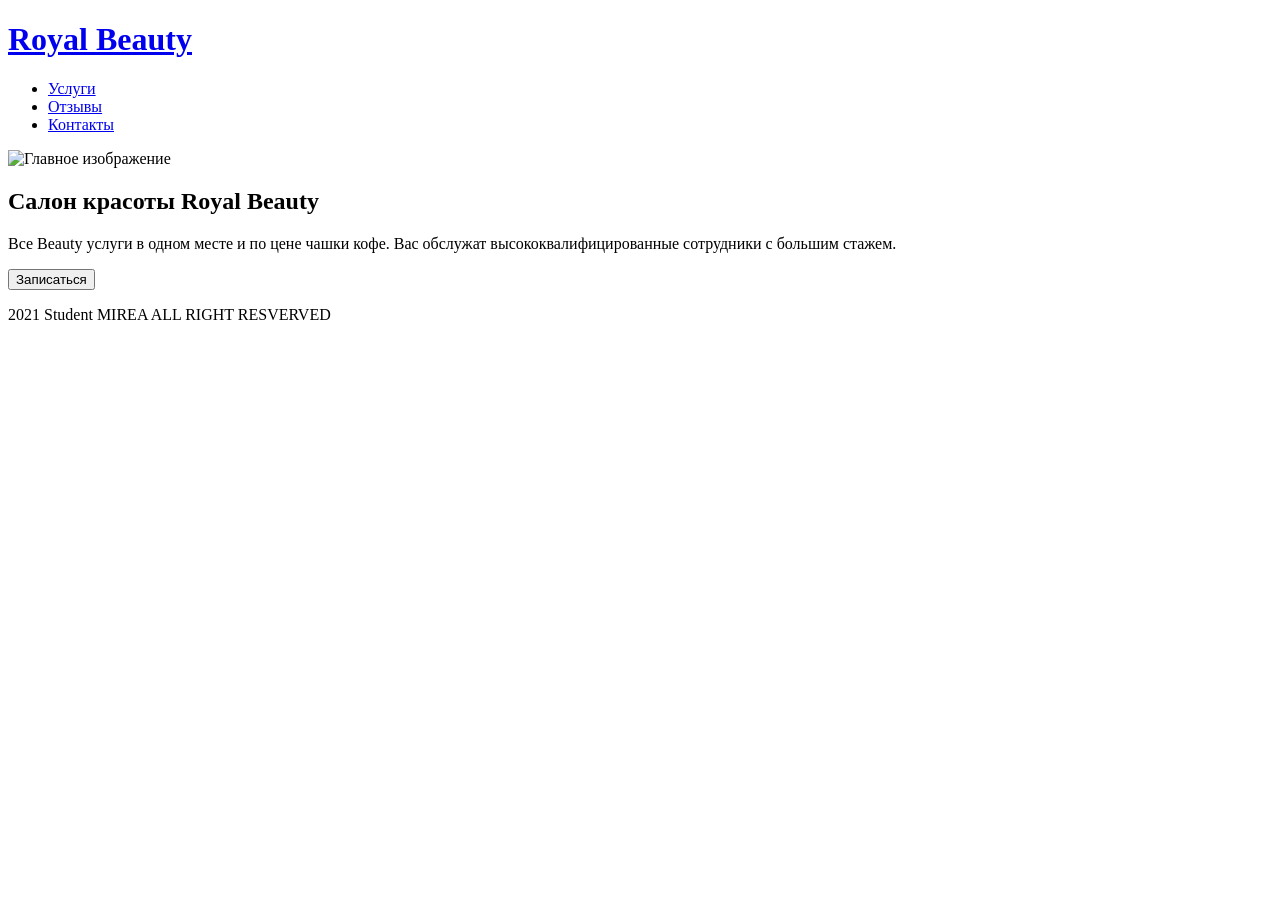
==== index.html @ c05ce89f "Create index.html" ====
<!DOCTYPE html>
<html lang="en">
<head>
    <meta charset="UTF-8">
    <meta http-equiv="X-UA-Compatible" content="IE=edge">
    <meta name="viewport" content="width=device-width, initial-scale=1.0">
    <title>Document</title>
    <link rel="stylesheet" href="css/style.css">
    <link rel="preconnect" href="https://fonts.googleapis.com">
    <link rel="preconnect" href="https://fonts.gstatic.com" crossorigin>
    <link href="https://fonts.googleapis.com/css2?family=Stick+No+Bills:wght@500&display=swap" rel="stylesheet">
</head>
<body>
    <header>
        <div class="logo-container">
            <a href="/" class="logo">
                <h1>Royal Beauty</h1>
            </a>
            
        </div>
        
    
        
        <ul class="mnu-top">
            <li><a href="services.html">Услуги</a></li>
            <li><a href="feedback.html">Отзывы</a></li>
            <li><a href="contacts.html">Контакты</a></li>
        
            
        </ul>
    </header>
    <section>
        
        <dialog>
            <a href="" id="close" ><p>Закрыть</p></a>
            <form action="" class="postcard">
            
            <div class="form-row">
            <label for="name">Ваше имя</label><input type="text" id="name" required>
            </div>
            <div class="form-row">
            <label for="email">Ваш Email</label><input type="email" id="email" required>
            </div>
            <div class="form-row">
            <label for="message">Введите услуги</label><textarea rows="5" id="message" required></textarea>
            </div>
            <div class="form-row">
            <input type="submit" value="Записаться" id="close">
            </div>
        </form></dialog>

        <div class="content-container">
            <img src="img/beauty.png" alt="Главное изображение">
            <div class="text-container">
                <h1>Салон красоты Royal Beauty</h1>
                <p class="subtitle">
                    Все Beauty услуги в одном месте и по цене чашки кофе.
                    Вас обслужат высококвалифицированные сотрудники с большим стажем.
                </p>
            </div>
            
        </div>
        

        <div class="register-button">
            <button class="gradient-button" id="show">Записаться</button>
        
        </div>

       
        
        
        
        
    </section>
    <footer>
        <div class="footer-text">
            <p>
                2021 Student MIREA ALL RIGHT RESVERVED
            </p>
        </div>
    </footer>
    

    <script type = text/javascript>
    var dialog = document.querySelector('dialog');
    document.querySelector('#show').onclick = function() {
    dialog.showModal();
    };
    document.querySelector('#close').onclick = function() {
    dialog.close();
    };

    let array = ['123123','dfdsfsd','13asdds'];
    array.forEach(element => {
        
    });
    </script>
</body>
</html>
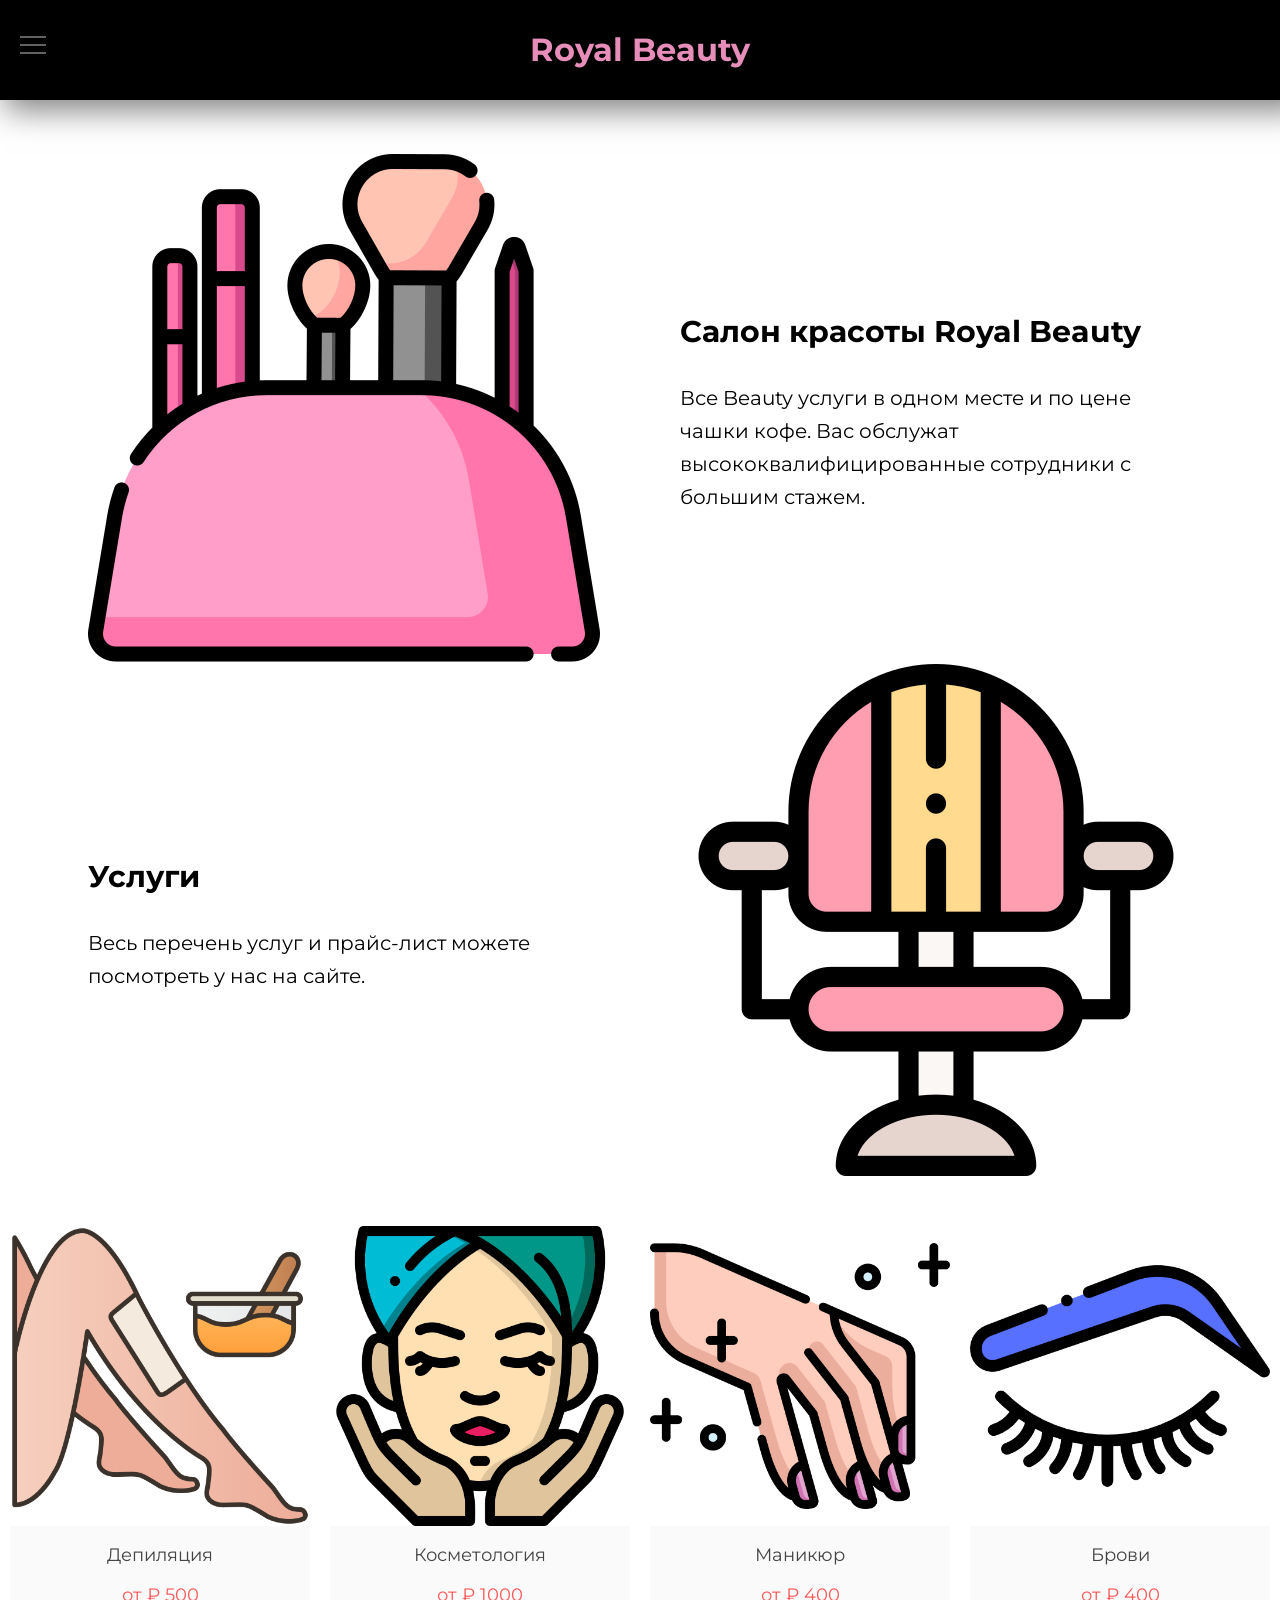
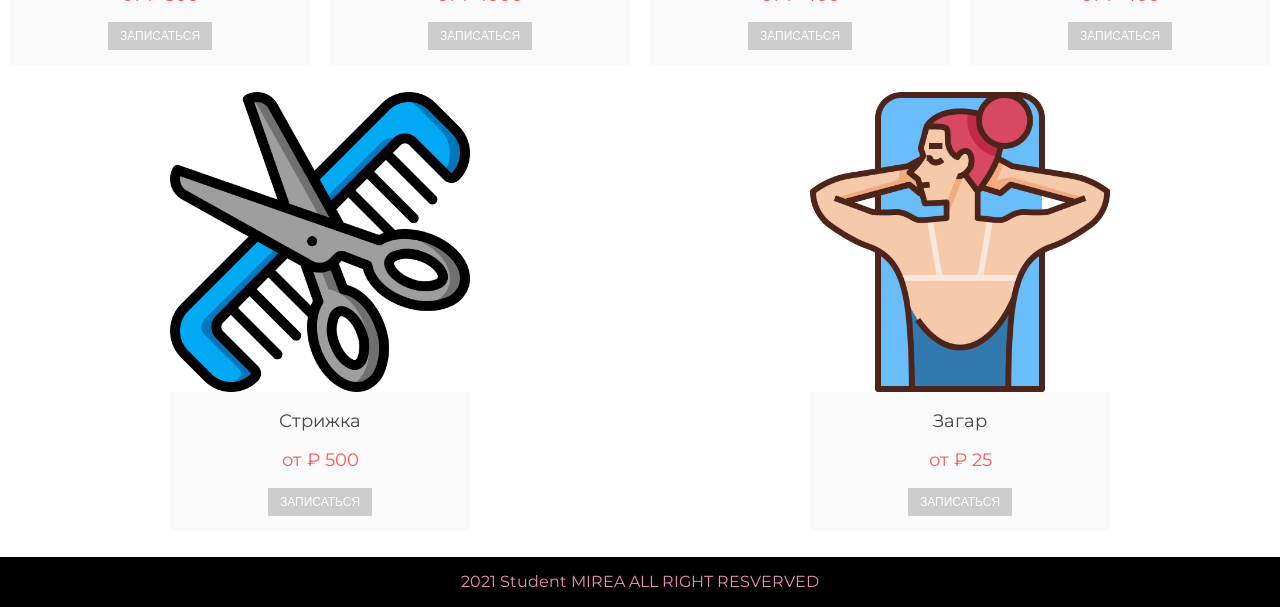
==== commit 2387ec6e: "Add files via upload" ====
--- a/index.html
+++ b/index.html
@@ -1,100 +1,183 @@
-<!DOCTYPE html>
-<html lang="en">
-<head>
-    <meta charset="UTF-8">
-    <meta http-equiv="X-UA-Compatible" content="IE=edge">
-    <meta name="viewport" content="width=device-width, initial-scale=1.0">
-    <title>Document</title>
-    <link rel="stylesheet" href="css/style.css">
-    <link rel="preconnect" href="https://fonts.googleapis.com">
-    <link rel="preconnect" href="https://fonts.gstatic.com" crossorigin>
-    <link href="https://fonts.googleapis.com/css2?family=Stick+No+Bills:wght@500&display=swap" rel="stylesheet">
-</head>
-<body>
-    <header>
-        <div class="logo-container">
-            <a href="/" class="logo">
-                <h1>Royal Beauty</h1>
-            </a>
-            
-        </div>
-        
-    
-        
-        <ul class="mnu-top">
-            <li><a href="services.html">Услуги</a></li>
-            <li><a href="feedback.html">Отзывы</a></li>
-            <li><a href="contacts.html">Контакты</a></li>
-        
-            
-        </ul>
-    </header>
-    <section>
-        
-        <dialog>
-            <a href="" id="close" ><p>Закрыть</p></a>
-            <form action="" class="postcard">
-            
-            <div class="form-row">
-            <label for="name">Ваше имя</label><input type="text" id="name" required>
-            </div>
-            <div class="form-row">
-            <label for="email">Ваш Email</label><input type="email" id="email" required>
-            </div>
-            <div class="form-row">
-            <label for="message">Введите услуги</label><textarea rows="5" id="message" required></textarea>
-            </div>
-            <div class="form-row">
-            <input type="submit" value="Записаться" id="close">
-            </div>
-        </form></dialog>
-
-        <div class="content-container">
-            <img src="img/beauty.png" alt="Главное изображение">
-            <div class="text-container">
-                <h1>Салон красоты Royal Beauty</h1>
-                <p class="subtitle">
-                    Все Beauty услуги в одном месте и по цене чашки кофе.
-                    Вас обслужат высококвалифицированные сотрудники с большим стажем.
-                </p>
-            </div>
-            
-        </div>
-        
-
-        <div class="register-button">
-            <button class="gradient-button" id="show">Записаться</button>
-        
-        </div>
-
-       
-        
-        
-        
-        
-    </section>
-    <footer>
-        <div class="footer-text">
-            <p>
-                2021 Student MIREA ALL RIGHT RESVERVED
-            </p>
-        </div>
-    </footer>
-    
-
-    <script type = text/javascript>
-    var dialog = document.querySelector('dialog');
-    document.querySelector('#show').onclick = function() {
-    dialog.showModal();
-    };
-    document.querySelector('#close').onclick = function() {
-    dialog.close();
-    };
-
-    let array = ['123123','dfdsfsd','13asdds'];
-    array.forEach(element => {
-        
-    });
-    </script>
-</body>
-</html>
+<!DOCTYPE html>
+<html lang="en">
+<head>
+    <meta charset="UTF-8">
+    <meta http-equiv="X-UA-Compatible" content="IE=edge">
+    <meta name="viewport" content="width=device-width, initial-scale=1.0">
+    <title>Document</title>
+    <link rel="stylesheet" href="css/style.css">
+    <link rel="preconnect" href="https://fonts.googleapis.com">
+    <link rel="preconnect" href="https://fonts.gstatic.com" crossorigin>
+    <link href="https://fonts.googleapis.com/css2?family=Montserrat:wght@500;600;700;900&display=swap" rel="stylesheet">
+</head>
+<body>
+    <header>
+        <div class="logo-container">
+            <a href="/" class="logo">
+                <h1>Royal Beauty</h1>
+            </a>
+            
+        </div>
+        <!--
+             <ul class="mnu-top">
+            <li><a href="feedback.html">Отзывы</a></li>
+            <li><a href="contacts.html">Контакты</a></li>
+        </ul>
+         -->
+         
+         
+        
+    </header>
+    <section>
+        <div class="hamburger-menu">
+            <input id="menu__toggle" type="checkbox" />
+            <label class="menu__btn" for="menu__toggle">
+              <span></span>
+            </label>
+        
+            <ul class="menu__box">
+              <li><a class="menu__item" href="/index.html">Главная</a></li>
+                    <li><a class="menu__item" href="contacts.html">Контакты</a></li>
+                    <li><a class="menu__item" href="feedback.html">Отзывы</a></li>
+            </ul>
+          </div>
+        
+        <dialog>
+            <a href="" id="close" ><p>Закрыть</p></a>
+            <form action="" class="postcard">
+            
+            <div class="form-row">
+            <label for="name">Ваше имя</label><input type="text" id="name" required>
+            </div>
+            <div class="form-row">
+            <label for="email">Ваш Email</label><input type="email" id="email" required>
+            </div>
+            <div class="form-row">
+            <label for="message">Введите услуги</label><textarea rows="5" id="message" required></textarea>
+            </div>
+            <div class="form-row">
+            <input type="submit" value="Записаться" id="close">
+            </div>
+        </form></dialog>
+
+        <div class="content-container">
+            <img src="img/beauty.png" alt="Главное изображение">
+            <div class="text-container">
+                <h1>Салон красоты Royal Beauty</h1>
+                <p class="subtitle">
+                    Все Beauty услуги в одном месте и по цене чашки кофе.
+                    Вас обслужат высококвалифицированные сотрудники с большим стажем.
+                </p>
+            </div>
+            
+        </div>
+
+        <div class="content-container3">
+            <img src="img/chair.png" alt="Главное изображение">
+            <div class="text-container3">
+                <h1>Услуги</h1>
+                <p class="subtitle">
+                    Весь перечень услуг и прайс-лист можете посмотреть у нас на сайте.
+                </p>
+            </div>
+            
+        </div>
+
+
+
+        <div class="products">
+            <div class="product-item">
+                <a href="depilation.html">
+                <img src="img/depilaciya.png">
+                <div class="product-list">
+                  <h3>Депиляция</h3>
+                    <span class="price">от ₽ 500</span>
+                    <button class="button" id="show">Записаться</button>
+                </div>
+                </a>    
+            </div>
+            <div class="product-item">
+                <a href="cosmetic.html">
+                <img src="img/cosmetic.jpg">
+                <div class="product-list">
+                  <h3>Косметология</h3>
+                    <span class="price">от ₽ 1000</span>
+                    <button class="button" id="show">Записаться</button>
+                </div>
+                </a>
+            </div>
+            <div class="product-item">
+                <a href="manik.html">
+                <img src="img/manikjpg.jpg">
+                <div class="product-list">
+                  <h3>Маникюр</h3>
+                    <span class="price">от ₽ 400</span>
+                    <button class="button" id="show">Записаться</button>
+                </div>
+                </a>
+            </div>
+        
+            <div class="product-item">
+                <a href="browes.html">
+                <img src="img/брови.jpg">
+                <div class="product-list">
+                <h3>Брови</h3>
+                    <span class="price">от ₽ 400</span>
+                    <button class="button" id="show">Записаться</button>
+                </div>
+                </a>
+            </div>
+            <div class="product-item">
+                <a href="haircut.html">
+                <img src="img/hair.png">
+                <div class="product-list">
+                <h3>Стрижка</h3>
+                    <span class="price">от ₽ 500</span>
+                    <button class="button" id="show">Записаться</button>
+                </div>
+                </a>
+            </div>
+            <div class="product-item">
+                <a href="tan.html">
+                <img src="img/tan.png">
+                <div class="product-list">
+                <h3>Загар</h3>
+                    <span class="price">от ₽ 25</span>
+                    <button class="button" id="show">Записаться</button>
+                </div>
+                </a>
+            </div>
+        </div>
+        
+    
+       
+        
+        
+        
+        
+    </section>
+    <footer>
+        <div class="footer-text">
+            <p>
+                2021 Student MIREA ALL RIGHT RESVERVED
+            </p>
+        </div>
+    </footer>
+    
+
+    <script type = text/javascript>
+    var dialog = document.querySelector('dialog');
+    document.querySelector('#show').onclick = function() {
+    dialog.showModal();
+    };
+    document.querySelector('#close').onclick = function() {
+    dialog.close();
+    };
+
+    let array = ['123123','dfdsfsd','13asdds'];
+    array.forEach(element => {
+        
+    });
+    </script>
+</body>
+</html>
--- a/css/style.css
+++ b/css/style.css
@@ -0,0 +1,541 @@
+html, body{
+    height: 100%;
+}
+
+html, body {
+    margin: 0;
+    padding: 0;
+}
+*, *:before, *:after {
+    box-sizing: border-box;
+}
+
+
+::-moz-focus-outer, ::-moz-focus-inner {
+    border: 0;
+    padding: 0;
+}
+body{
+    font-size: 16px;
+    min-width: 320px;
+    
+    line-height: 1.65;
+
+    opacity: 1;
+    font-family: 'Montserrat', sans-serif;
+}
+
+a {
+    text-decoration: none;
+}
+
+
+section{
+    padding-top: 2%;
+    box-sizing: border-box;
+    min-height: 100%;
+}
+
+
+header
+{
+    height:  100px;
+    background-size: cover;
+    display: flex;
+    align-items: center;
+    flex-direction: row;
+    justify-content: space-between;
+    background-color: rgb(0, 0, 0);
+    justify-content: center;
+    box-shadow: 15px 0px 30px 10px rgba(0, 0, 0, .5);
+    
+    
+}
+
+.logo-container{
+    display: flex;
+    vertical-align: center;
+}
+
+
+.logo-container .logo{
+    color: #e68dba;
+}
+
+.logo-container a:visited{
+    color: #e68dba;
+}
+
+header .logo-container img{
+    width: 20%;
+    height: 20%;
+    
+}
+
+
+
+
+header .mnu-top{
+    list-style-type: none;
+    margin-right: 5%;
+}
+
+header .mnu-top li {
+    display: inline-block;
+    margin-right: 10px;
+    padding: 5px 10px;
+    border-radius: 10px;
+
+    
+}
+
+
+header .mnu-top li a:visited, header .mnu-top li a:link,
+header .mnu-top li a:link
+{
+    color: #e68dba
+
+   
+}
+
+
+header .mnu-top li a{
+    display: block;
+}
+
+.content-container{
+    display: flex;
+    justify-content: center;
+    align-items: center;
+    gap: 5em;
+    margin-left: auto;
+    margin-right: auto;
+    
+}
+
+@media (max-width: 900px)
+{
+    .content-container{
+        margin-top: 5%;
+        flex-direction: column;
+    }
+}
+
+section .text-container{
+    width: 40%;
+    font-size: 20px;
+}
+
+
+
+
+
+.content-container3{
+    display: flex;
+    justify-content: center;
+    align-items: center;
+    gap: 5em;
+}
+
+@media (max-width: 900px)
+{
+    .content-container3{
+        margin-top: 5%;
+        flex-direction: column;
+    }
+
+    
+}
+
+
+
+section .text-container3{
+    width: 40%;
+    font-size: 20px;
+    order: -1;
+    font-weight: b;
+}
+
+
+.content-container img{
+    width: 512px;
+    height: 512px;
+}
+
+
+footer{
+    height: 50px;
+    background-color: black;
+    display: flex;
+    align-items: center;
+    justify-content: center;
+    position: absolute;
+    left: 0;
+    right: 0;
+    width: 100%;
+}
+
+
+.footer-text p{
+        padding: 0;
+        margin: 0;
+        color: #e68dba;
+}
+
+
+.content-container2 .map h1
+{
+    font-size: 30px;
+    margin-top: 0;
+}
+
+
+.content-container2 .text-container2 h1{
+    margin-top: 0;
+}
+
+
+.content-container2{
+    display: flex;
+    justify-content: center;
+    align-items: flex-start;
+    flex-direction: row;
+
+}
+
+section .text-container2{
+    margin-right: 5%;
+    font-size: 20px;
+    order: -1;
+}
+
+@media (max-width: 856px) {
+    .content-container2{
+        flex-direction: column;
+        padding: 5% 5%;
+    }
+  }
+
+
+
+  .register-button{
+      margin-top: 10%;
+        margin-bottom: 10%;
+      display: flex;
+      justify-content: center;
+  }
+
+
+  .products{
+    padding-top: 50px;
+   display: flex;
+   flex-wrap: wrap;
+   transition: 0.3s;
+   margin-left: auto;
+   margin-right: auto;
+}
+
+
+
+
+  .product-item {
+    
+    height: 440px;
+    width: 300px;
+    text-align: center;
+    margin: 0 auto;
+    background: white;
+    font-family: 'Montserrat', sans-serif;
+    transition: .3s ease-in;
+    margin-bottom: 2%;
+ }
+
+
+
+ .product-item img {
+    display: block;
+    width: 100%;
+ }
+ .product-list {
+    background: #fafafa;
+    padding: 15px 0;
+ }
+ .product-list h3 {
+    font-size: 18px;
+    font-weight: 400;
+    color: #444444;
+    margin: 0 0 10px 0;
+ }
+ .price {
+    font-size: 18px;
+    color: #fc5a5a;
+    display: block;
+    margin-bottom: 12px;
+ }
+ .button {
+    text-decoration: none;
+    display: inline-block;
+    padding: 0 12px;
+    background: #cccccc;
+    color: white;
+    text-transform: uppercase;
+    font-size: 12px;
+    line-height: 28px;
+    transition: .3s ease-in;
+ }
+ .product-item .button:hover {
+    background: #fc5a5a;
+ }
+
+
+
+ .postcard {
+    max-width: 350px;
+    padding: 20px;
+    background: #fffdee;
+    border: 10px solid transparent;
+    border-image: 10 repeating-linear-gradient(135deg, #C42061, #C42061 10px, transparent 10px, transparent 20px, #FBCFDF 20px, #FBCFDF 30px, transparent 30px, transparent 40px);
+    font-family: 'Montserrat', sans-serif;
+    color: #605756;
+ }
+ .form-row {
+    margin-bottom: 15px;
+ }
+ .form-row input[type="text"], .form-row input[type="email"], .form-row textarea {
+    width: 100%;
+    padding: 0 10px;
+    line-height: 35px;
+    border-width: 0;
+    outline: none;
+    background-color: #faf3c0a1;
+    background-size: 8px 35px;
+    font-family: 'Montserrat', sans-serif;
+ }
+ .form-row textarea {
+    background-attachment: local;
+    background-repeat: repeat;
+    resize: none;
+ }
+ .form-row input[type="submit"], .form-row input[type="close"] {
+    padding: 10px 20px;
+    margin-top: 10px;
+    background: #F67CA5;
+    border-width: 0;
+    cursor: pointer;
+    outline: none;
+    font-family: 'Montserrat', sans-serif;
+    font-size: 13px;
+    letter-spacing: 1px;
+    color: #fffdee;
+    text-transform: uppercase;
+    transition: 1s cubic-bezier(.165, .84, .44, 1);
+ }
+
+ 
+ .form-row input[type=submit]:hover {
+    background: #C42061;
+ }
+
+.feedback-header{
+    margin-left: 16px;
+}
+
+
+ /* Style the container with a rounded border, grey background and some padding and margin */
+.feedback-container {
+    border: 2px solid #ccc;
+    background-color: #eee;
+    border-radius: 5px;
+    padding: 16px;
+    margin: 16px 16px;
+}
+
+/* Clear floats after containers */
+.feedback-container::after {
+    content: "";
+    clear: both;
+    display: table;
+}
+
+/* Float images inside the container to the left. Add a right margin, and style the image as a circle */
+.feedback-container img {
+    float: left;
+    margin-right: 20px;
+    border-radius: 50%;
+}
+
+/* Increase the font-size of a span element */
+.feedback-container span {
+    font-size: 20px;
+    margin-right: 15px;
+}
+
+/* Add media queries for responsiveness. This will center both the text and the image inside the container */
+@media (max-width: 500px) {
+  .feedback-container {
+    text-align: center;
+  }
+
+  .feedback-container img {
+    margin: auto;
+    float: none;
+    display: block;
+  }
+}
+
+
+dialog{
+    border: 0;
+}
+
+dialog::backdrop {
+    background-color: rgba(0, 0, 0, 0.8);
+}
+
+
+dialog #close{
+    display: flex;
+    justify-content: end;
+}
+
+dialog p:visited{
+    color: black;
+}
+
+button{
+    cursor: pointer;
+    border: 0;
+}
+
+
+.gradient-button {
+    font-size: 16px;
+    text-decoration: none;
+    display: inline-block;
+    padding: 15px 30px;
+    margin: 10px 20px;
+    border-radius: 10px;
+    box-shadow: 0 0 40px 40px #F137A6 inset, 0 0 0 0 #F137A6;
+    font-family: 'Montserrat', sans-serif;
+    font-weight: bold;
+    letter-spacing: 2px;
+    color: white;
+    transition: .15s ease-in-out;
+  }
+  .gradient-button:hover {
+    box-shadow: 0 0 10px 0 #F137A6 inset, 0 0 10px 4px #F137A6;
+    color: #F137A6;
+  }
+
+
+
+  .pricing{
+      margin-top: 5%;
+      text-align: start;
+      display: flex;
+      justify-content: center;
+      font-size: 20px;
+      
+  }
+
+
+
+  #menu__toggle {
+    opacity: 0;
+  }
+  
+  #menu__toggle:checked ~ .menu__btn > span {
+    transform: rotate(45deg);
+  }
+  #menu__toggle:checked ~ .menu__btn > span::before {
+    top: 0;
+    transform: rotate(0);
+  }
+  #menu__toggle:checked ~ .menu__btn > span::after {
+    top: 0;
+    transform: rotate(90deg);
+  }
+  #menu__toggle:checked ~ .menu__box {
+    visibility: visible;
+    left: 0;
+  }
+  
+  .menu__btn {
+    display: flex;
+    align-items: flex-end;
+    position: fixed;
+    top: 20px;
+    left: 20px;
+  
+    width: 26px;
+    height: 26px;
+  
+    cursor: pointer;
+    z-index: 1;
+  }
+  
+  .menu__btn > span,
+  .menu__btn > span::before,
+  .menu__btn > span::after {
+    display: block;
+    position: absolute;
+  
+    width: 100%;
+    height: 2px;
+  
+    background-color: #616161;
+  
+    transition-duration: .25s;
+  }
+  .menu__btn > span::before {
+    content: '';
+    top: -8px;
+  }
+  .menu__btn > span::after {
+    content: '';
+    top: 8px;
+  }
+  
+  .menu__box {
+    display: block;
+    position: fixed;
+    visibility: hidden;
+    top: 0;
+    left: -100%;
+  
+    width: 300px;
+    height: 100%;
+  
+    margin: 0;
+    padding: 80px 0;
+  
+    list-style: none;
+  
+    background-color: #ECEFF1;
+    box-shadow: 1px 0px 6px rgba(0, 0, 0, .2);
+  
+    transition-duration: .25s;
+  }
+  
+  .menu__item {
+    display: block;
+    padding: 12px 24px;
+  
+    color: #333;
+  
+    font-family: 'Roboto', sans-serif;
+    font-size: 20px;
+    font-weight: 600;
+  
+    text-decoration: none;
+  
+    transition-duration: .25s;
+  }
+  .menu__item:hover {
+    background-color: #CFD8DC;
+  }
+ 
+
+
+
+  
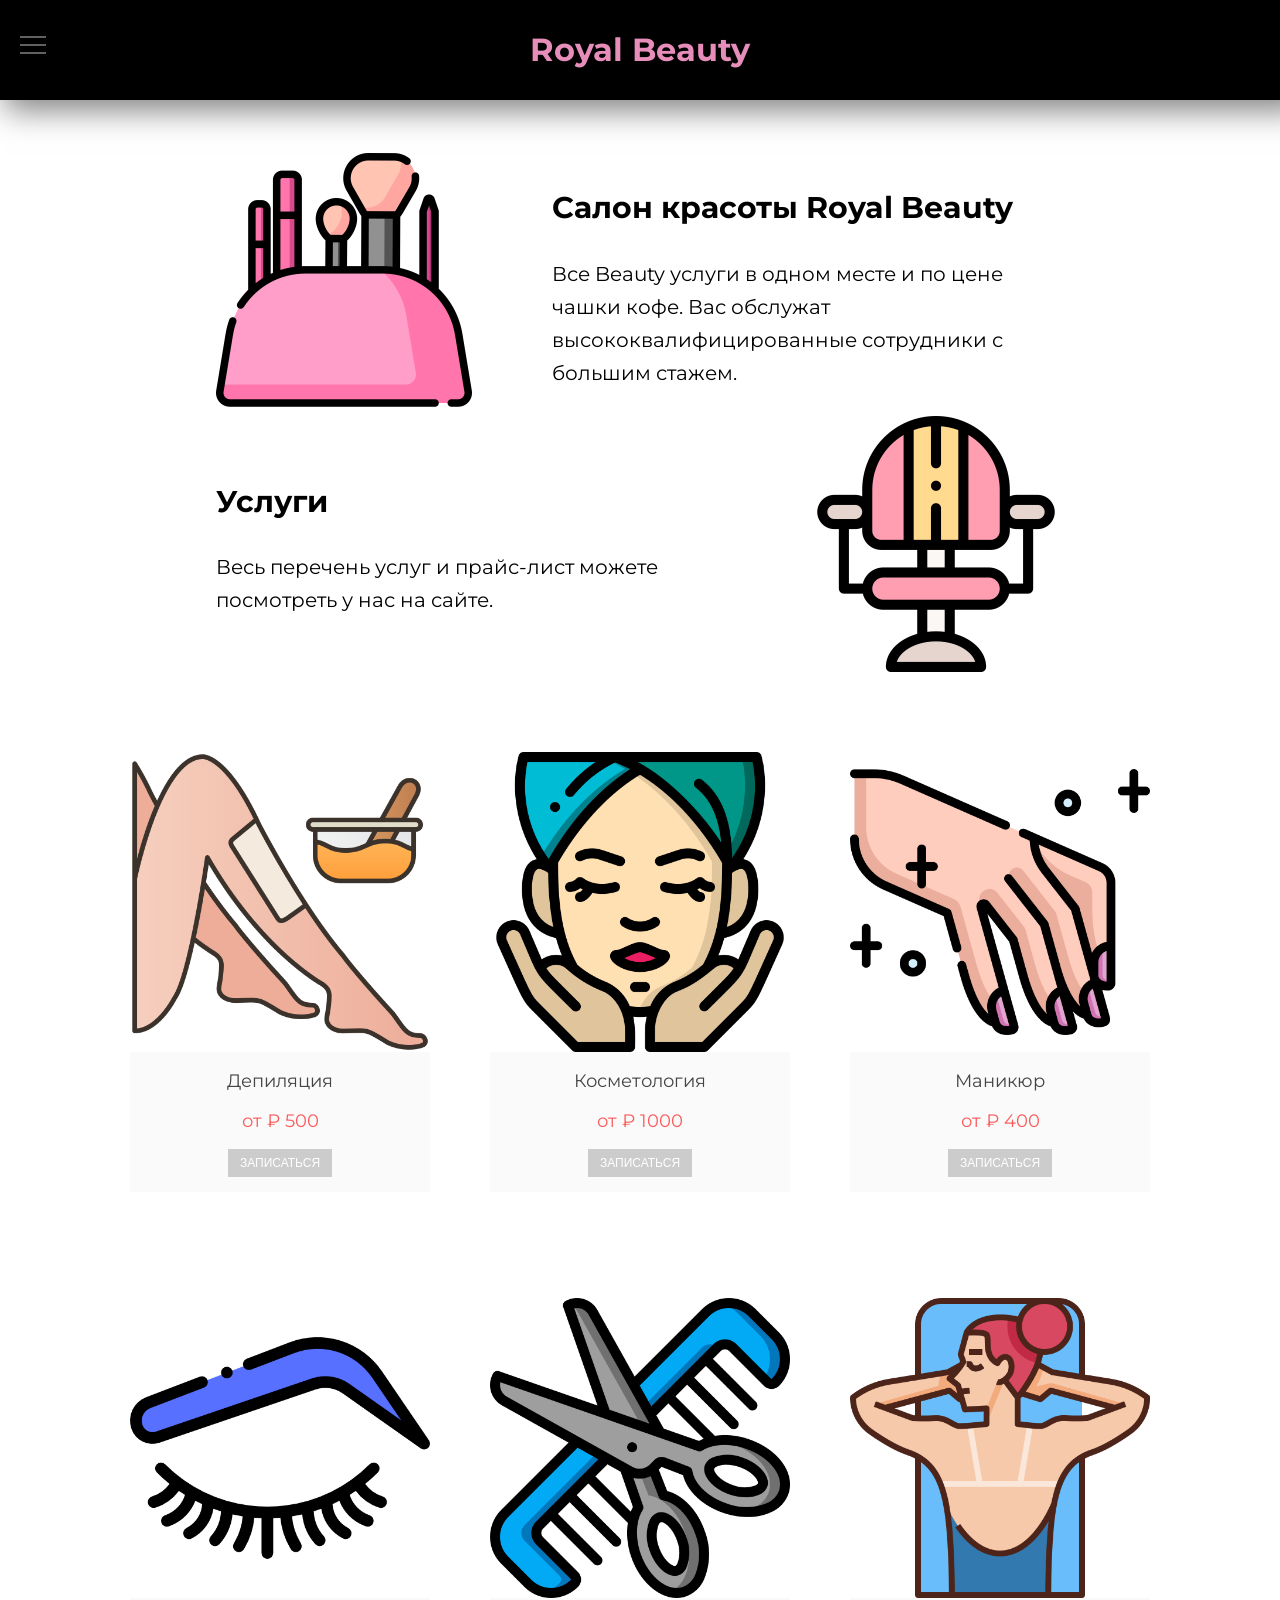
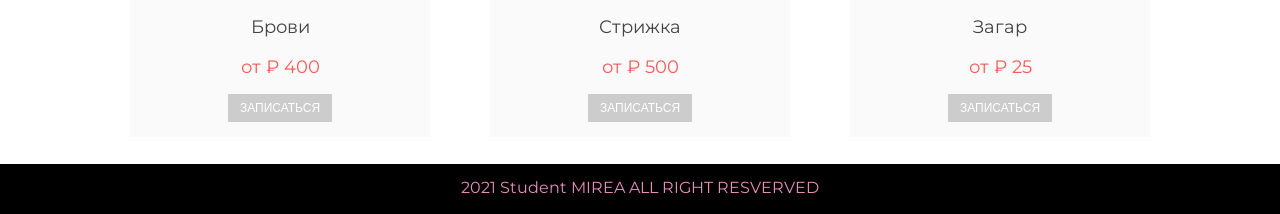
==== commit 25cfd3fb: "Add files via upload" ====
--- a/index.html
+++ b/index.html
@@ -4,7 +4,7 @@
     <meta charset="UTF-8">
     <meta http-equiv="X-UA-Compatible" content="IE=edge">
     <meta name="viewport" content="width=device-width, initial-scale=1.0">
-    <title>Document</title>
+    <title>Royal Beauty</title>
     <link rel="stylesheet" href="css/style.css">
     <link rel="preconnect" href="https://fonts.googleapis.com">
     <link rel="preconnect" href="https://fonts.gstatic.com" crossorigin>
@@ -61,7 +61,8 @@
         </form></dialog>
 
         <div class="content-container">
-            <img src="img/beauty.png" alt="Главное изображение">
+            <div class="content-img"><img src="img/beauty.png" alt="Главное изображение"></div>
+            
             <div class="text-container">
                 <h1>Салон красоты Royal Beauty</h1>
                 <p class="subtitle">
@@ -116,7 +117,8 @@
                 </div>
                 </a>
             </div>
-        
+        </div>
+        <div class="products">
             <div class="product-item">
                 <a href="browes.html">
                 <img src="img/брови.jpg">
@@ -146,6 +148,7 @@
                     <button class="button" id="show">Записаться</button>
                 </div>
                 </a>
+            </div>
             </div>
         </div>
         
--- a/css/style.css
+++ b/css/style.css
@@ -103,6 +103,12 @@
     display: block;
 }
 
+.content-container img{
+    width: 256px;
+    height: 256px;
+}
+
+
 .content-container{
     display: flex;
     justify-content: center;
@@ -113,11 +119,19 @@
     
 }
 
+
+
 @media (max-width: 900px)
 {
     .content-container{
         margin-top: 5%;
         flex-direction: column;
+        transition: 0.3 ease-in;
+    }
+    .content-container img{
+        display: none;
+        transition: 0.3 ease-in;
+
     }
 }
 
@@ -128,7 +142,10 @@
 
 
 
-
+.content-container3 img{
+    width: 256px;
+    height: 256px;
+}
 
 .content-container3{
     display: flex;
@@ -144,6 +161,11 @@
         flex-direction: column;
     }
 
+    .content-container3 img{
+        display: none;
+        transition: 0.3 ease-in;
+    }
+
     
 }
 
@@ -157,10 +179,7 @@
 }
 
 
-.content-container img{
-    width: 512px;
-    height: 512px;
-}
+
 
 
 footer{
@@ -213,6 +232,7 @@
     .content-container2{
         flex-direction: column;
         padding: 5% 5%;
+        transition: 0.3 ease-in;
     }
   }
 
@@ -229,6 +249,7 @@
   .products{
     padding-top: 50px;
    display: flex;
+   justify-content: center;
    flex-wrap: wrap;
    transition: 0.3s;
    margin-left: auto;
@@ -243,7 +264,7 @@
     height: 440px;
     width: 300px;
     text-align: center;
-    margin: 0 auto;
+    margin: 30px 30px;
     background: white;
     font-family: 'Montserrat', sans-serif;
     transition: .3s ease-in;
@@ -341,7 +362,6 @@
 }
 
 
- /* Style the container with a rounded border, grey background and some padding and margin */
 .feedback-container {
     border: 2px solid #ccc;
     background-color: #eee;
@@ -350,27 +370,25 @@
     margin: 16px 16px;
 }
 
-/* Clear floats after containers */
 .feedback-container::after {
     content: "";
     clear: both;
     display: table;
 }
 
-/* Float images inside the container to the left. Add a right margin, and style the image as a circle */
+
 .feedback-container img {
     float: left;
     margin-right: 20px;
     border-radius: 50%;
 }
 
-/* Increase the font-size of a span element */
+
 .feedback-container span {
     font-size: 20px;
     margin-right: 15px;
 }
 
-/* Add media queries for responsiveness. This will center both the text and the image inside the container */
 @media (max-width: 500px) {
   .feedback-container {
     text-align: center;
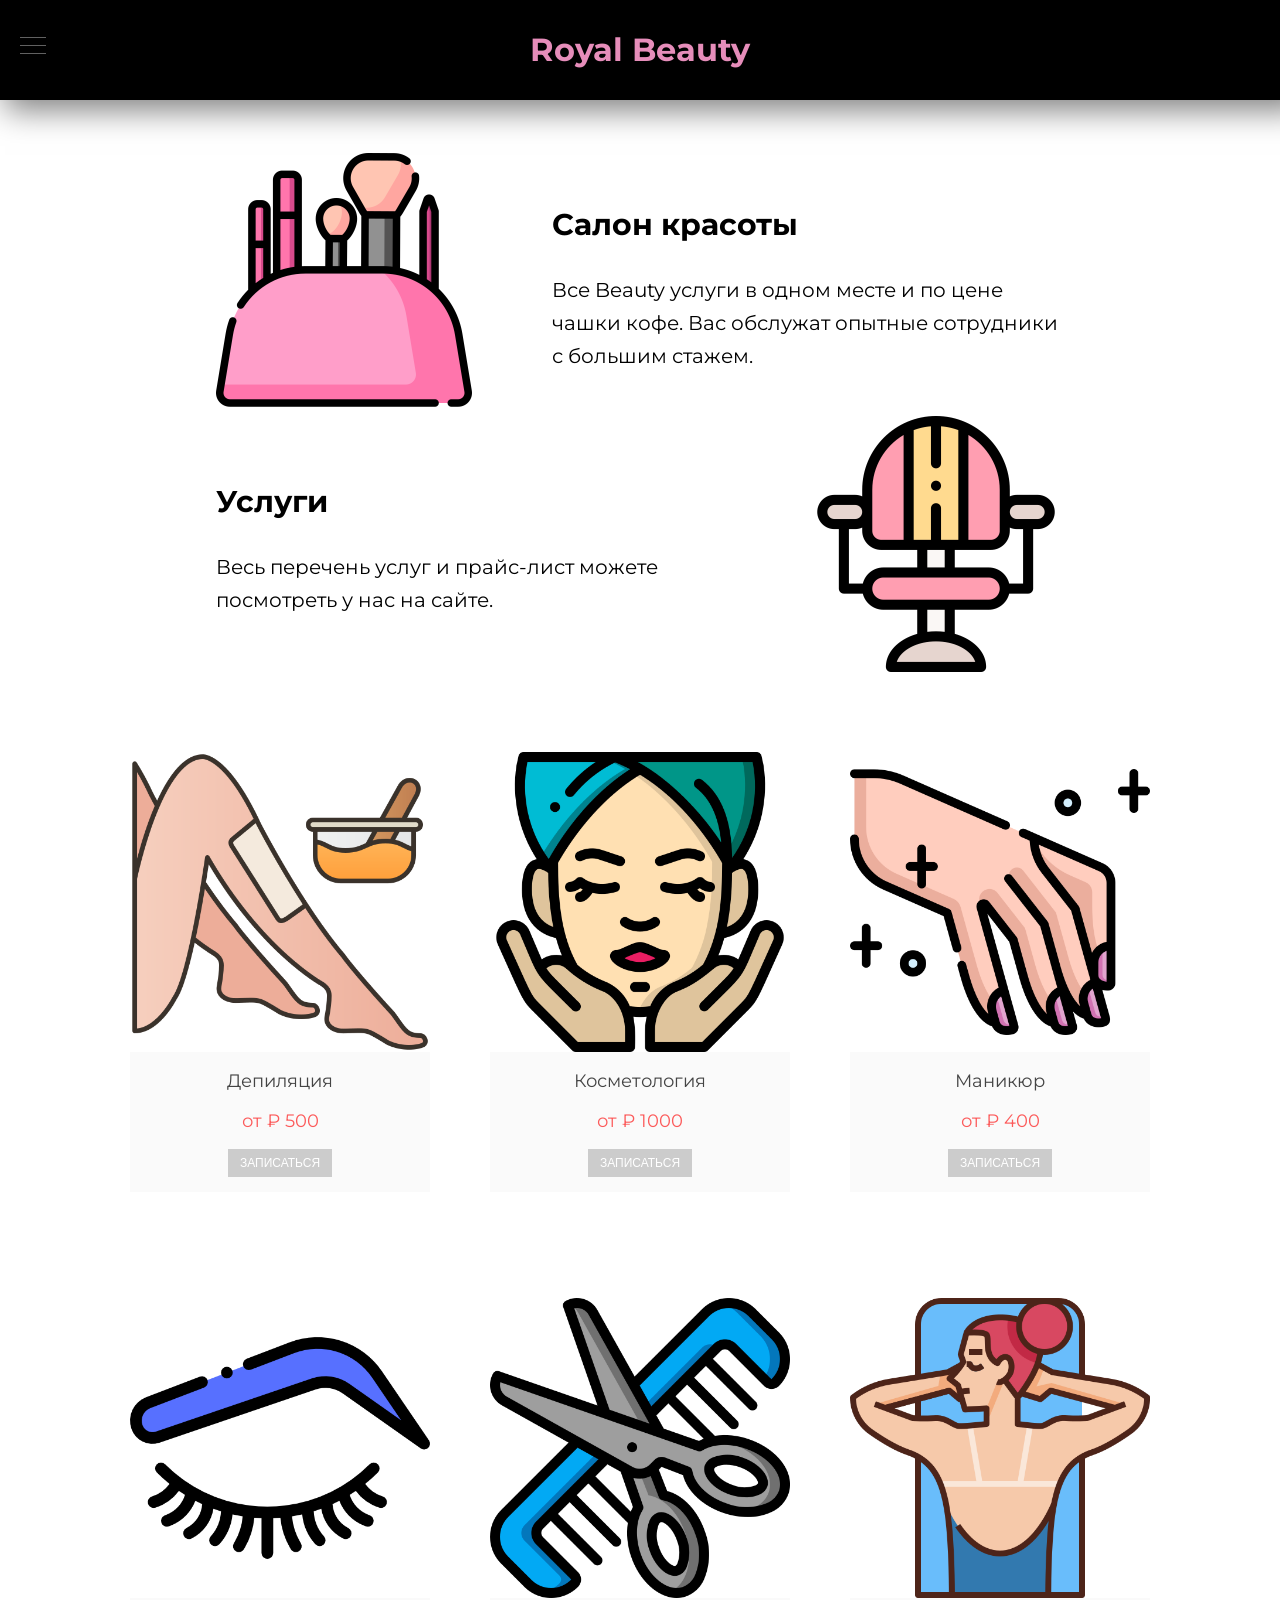
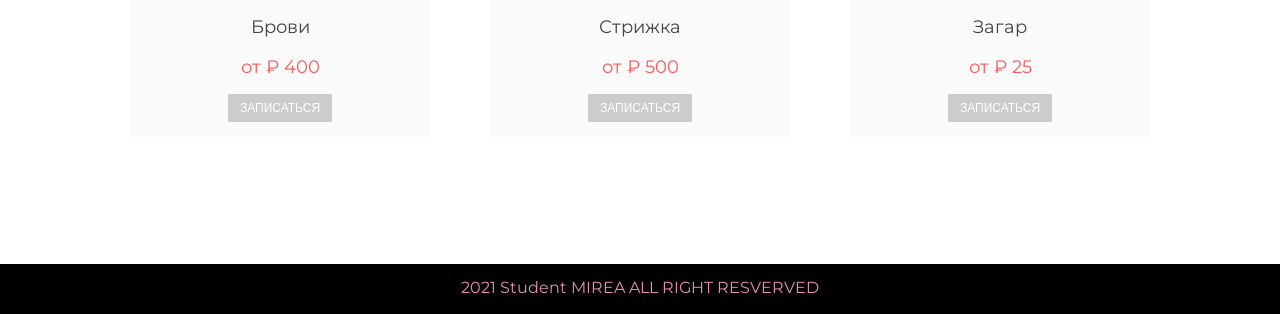
==== commit c1ba3d29: "Add files via upload" ====
--- a/index.html
+++ b/index.html
@@ -36,7 +36,7 @@
             </label>
         
             <ul class="menu__box">
-              <li><a class="menu__item" href="/index.html">Главная</a></li>
+              <li><a class="menu__item" href="index.html">Главная</a></li>
                     <li><a class="menu__item" href="contacts.html">Контакты</a></li>
                     <li><a class="menu__item" href="feedback.html">Отзывы</a></li>
             </ul>
@@ -64,10 +64,10 @@
             <div class="content-img"><img src="img/beauty.png" alt="Главное изображение"></div>
             
             <div class="text-container">
-                <h1>Салон красоты Royal Beauty</h1>
+                <h1>Салон красоты</h1>
                 <p class="subtitle">
                     Все Beauty услуги в одном месте и по цене чашки кофе.
-                    Вас обслужат высококвалифицированные сотрудники с большим стажем.
+                    Вас обслужат опытные сотрудники с большим стажем.
                 </p>
             </div>
             
@@ -90,6 +90,7 @@
             <div class="product-item">
                 <a href="depilation.html">
                 <img src="img/depilaciya.png">
+                </a>
                 <div class="product-list">
                   <h3>Депиляция</h3>
                     <span class="price">от ₽ 500</span>
@@ -100,54 +101,59 @@
             <div class="product-item">
                 <a href="cosmetic.html">
                 <img src="img/cosmetic.jpg">
+                </a>
                 <div class="product-list">
                   <h3>Косметология</h3>
                     <span class="price">от ₽ 1000</span>
                     <button class="button" id="show">Записаться</button>
                 </div>
-                </a>
+                
             </div>
             <div class="product-item">
                 <a href="manik.html">
                 <img src="img/manikjpg.jpg">
+                </a>
                 <div class="product-list">
                   <h3>Маникюр</h3>
                     <span class="price">от ₽ 400</span>
                     <button class="button" id="show">Записаться</button>
                 </div>
-                </a>
+                
             </div>
         </div>
         <div class="products">
             <div class="product-item">
                 <a href="browes.html">
                 <img src="img/брови.jpg">
+                </a>
                 <div class="product-list">
                 <h3>Брови</h3>
                     <span class="price">от ₽ 400</span>
                     <button class="button" id="show">Записаться</button>
                 </div>
-                </a>
+                
             </div>
             <div class="product-item">
                 <a href="haircut.html">
                 <img src="img/hair.png">
+                </a>
                 <div class="product-list">
                 <h3>Стрижка</h3>
                     <span class="price">от ₽ 500</span>
                     <button class="button" id="show">Записаться</button>
                 </div>
-                </a>
+                
             </div>
             <div class="product-item">
                 <a href="tan.html">
                 <img src="img/tan.png">
+                </a>
                 <div class="product-list">
                 <h3>Загар</h3>
                     <span class="price">от ₽ 25</span>
                     <button class="button" id="show">Записаться</button>
                 </div>
-                </a>
+                
             </div>
             </div>
         </div>
@@ -169,18 +175,14 @@
     
 
     <script type = text/javascript>
-    var dialog = document.querySelector('dialog');
-    document.querySelector('#show').onclick = function() {
-    dialog.showModal();
-    };
-    document.querySelector('#close').onclick = function() {
-    dialog.close();
-    };
-
-    let array = ['123123','dfdsfsd','13asdds'];
-    array.forEach(element => {
-        
-    });
+        var dialog = document.querySelector('dialog');
+        let product = (document.querySelectorAll('#show'));
+        product.forEach((item) => { item.onclick = function(){
+            dialog.showModal();
+        }})
+        document.querySelector('#close').onclick = function() {
+        dialog.close();
+        };
     </script>
 </body>
 </html>
--- a/css/style.css
+++ b/css/style.css
@@ -34,6 +34,7 @@
     padding-top: 2%;
     box-sizing: border-box;
     min-height: 100%;
+    padding-bottom: 100px;
 }
 
 
@@ -48,9 +49,11 @@
     background-color: rgb(0, 0, 0);
     justify-content: center;
     box-shadow: 15px 0px 30px 10px rgba(0, 0, 0, .5);
-    
-    
-}
+    width: 100%;
+    
+    
+}
+
 
 .logo-container{
     display: flex;
@@ -119,22 +122,6 @@
     
 }
 
-
-
-@media (max-width: 900px)
-{
-    .content-container{
-        margin-top: 5%;
-        flex-direction: column;
-        transition: 0.3 ease-in;
-    }
-    .content-container img{
-        display: none;
-        transition: 0.3 ease-in;
-
-    }
-}
-
 section .text-container{
     width: 40%;
     font-size: 20px;
@@ -142,6 +129,13 @@
 
 
 
+
+
+
+
+
+
+
 .content-container3 img{
     width: 256px;
     height: 256px;
@@ -154,20 +148,7 @@
     gap: 5em;
 }
 
-@media (max-width: 900px)
-{
-    .content-container3{
-        margin-top: 5%;
-        flex-direction: column;
-    }
-
-    .content-container3 img{
-        display: none;
-        transition: 0.3 ease-in;
-    }
-
-    
-}
+
 
 
 
@@ -208,6 +189,12 @@
     margin-top: 0;
 }
 
+.content-container2 .map{
+    padding-bottom: 100px;
+}
+
+
+
 
 .content-container2 .text-container2 h1{
     margin-top: 0;
@@ -228,13 +215,7 @@
     order: -1;
 }
 
-@media (max-width: 856px) {
-    .content-container2{
-        flex-direction: column;
-        padding: 5% 5%;
-        transition: 0.3 ease-in;
-    }
-  }
+
 
 
 
@@ -389,17 +370,6 @@
     margin-right: 15px;
 }
 
-@media (max-width: 500px) {
-  .feedback-container {
-    text-align: center;
-  }
-
-  .feedback-container img {
-    margin: auto;
-    float: none;
-    display: block;
-  }
-}
 
 
 dialog{
@@ -453,6 +423,8 @@
       display: flex;
       justify-content: center;
       font-size: 20px;
+      margin: 5% 5%;
+      
       
   }
 
@@ -499,7 +471,7 @@
     position: absolute;
   
     width: 100%;
-    height: 2px;
+    height: 1px;
   
     background-color: #616161;
   
@@ -554,6 +526,82 @@
   }
  
 
-
-
-  +  .pricing table thead tr p{
+      text-align: start;
+  }
+
+
+ .pricing table{
+     width: 600px;
+ }
+
+ 
+ @media (max-width: 900px)
+ {
+     .content-container3{
+         margin-top: 5%;
+         flex-direction: column;
+     }
+ 
+     .content-container3 img{
+         display: none;
+         transition: 0.3 ease-in;
+     }
+ 
+     
+ }
+
+
+ 
+@media (max-width: 500px) {
+    .feedback-container {
+      text-align: center;
+    }
+  
+    .feedback-container img {
+      margin: auto;
+      float: none;
+      display: block;
+    }
+  }
+
+
+  @media (max-width: 856px) {
+    .content-container2{
+        flex-direction: column;
+        padding: 5% 5%;
+        transition: 0.3 ease-in;
+    }
+  }
+
+  @media (max-width:550px) {
+    .content-container2 .map {
+        display: none;
+    }
+    
+}
+  
+
+
+@media (max-width: 900px)
+{
+    .content-container{
+        margin-top: 5%;
+        flex-direction: column;
+        transition: 0.3 ease-in;
+
+    }
+    .content-container img{
+        display: none;
+        transition: 0.3 ease-in;
+
+    }
+
+    section .text-container{
+        width: 70%;
+    }
+
+    section .text-container3{
+        width: 70%;
+    }
+}
